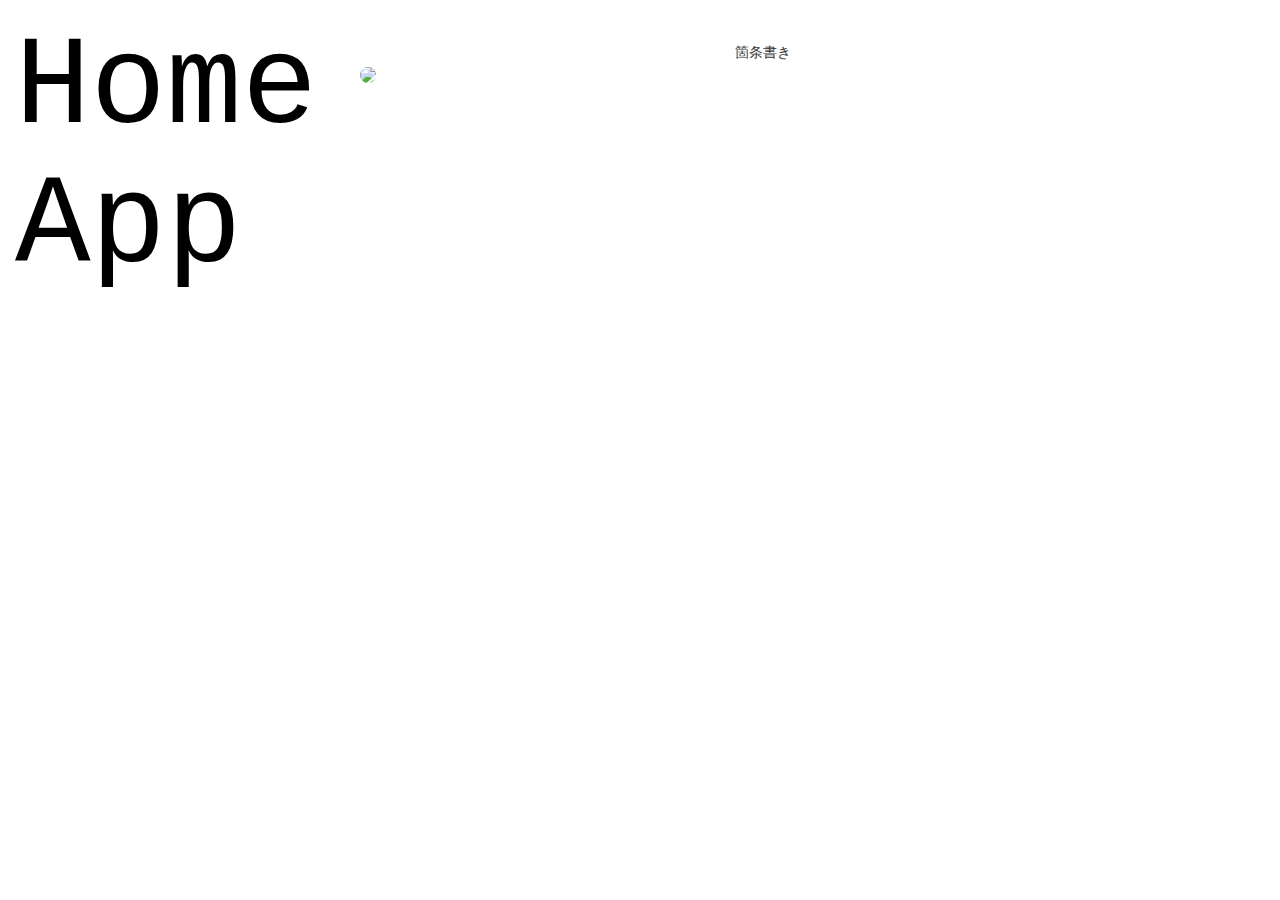
==== about.html @ 2fca999d "about first" ====
<!DOCTYPE html>
<html lang="ja">
  <head>
    <meta charset="utf-8">
    <meta http-equiv="X-UA-Compatible" content="IE=edge">
    <meta name="viewport" content="width=device-width, initial-scale=1">
    <title>KotaroKibe Portfolio</title>
    <!-- BootstrapのCSS読み込み -->
    <link rel="stylesheet" href="//maxcdn.bootstrapcdn.com/bootstrap/3.3.5/css/bootstrap.min.css">
    <!-- jQuery読み込み -->
    <script src="//ajax.googleapis.com/ajax/libs/jquery/1.11.3/jquery.min.js"></script>
    <!-- BootstrapのJS読み込み -->
    <script src="//maxcdn.bootstrapcdn.com/bootstrap/3.3.5/js/bootstrap.min.js"></script>
    
    <style>
     body {
         background-image: url(IMG_6304_Fotor.jpg);
         background-size: cover;
         background-repeat: no-repeat;
     }
     h1 a {
        font-size: 3.5em;
        font-family: "Courier New";
        color: black;
        text-align: left;
     }
     img {
         margin-top: 3em;
         border-radius: 100%;
         border: 25px solid white;
     }
     
     p {
         background-color: rgba(255,255,255,0.2);
         margin-top:3em;
     }
     .selected {
         color: white;
     }
     
     
 
        
    </style>
  
  </head>
   <body class="container-fluid">
       <div class="row A">
        <h1 class="col-md-3">
         <a href="index.html">Home</a>
         <a href="app.html">App</a>
         <a href="about.html" class="selected">About</a>
        </h1>
        
        <div class="col-md-9">
            <div class="row B">
                <div class="col-md-5">
                 <img src="IMG_7176.jpg"></img>
                </div>
                
                <div class="col-md-7">
                 <p>箇条書き</p>
                </div>
            </div>
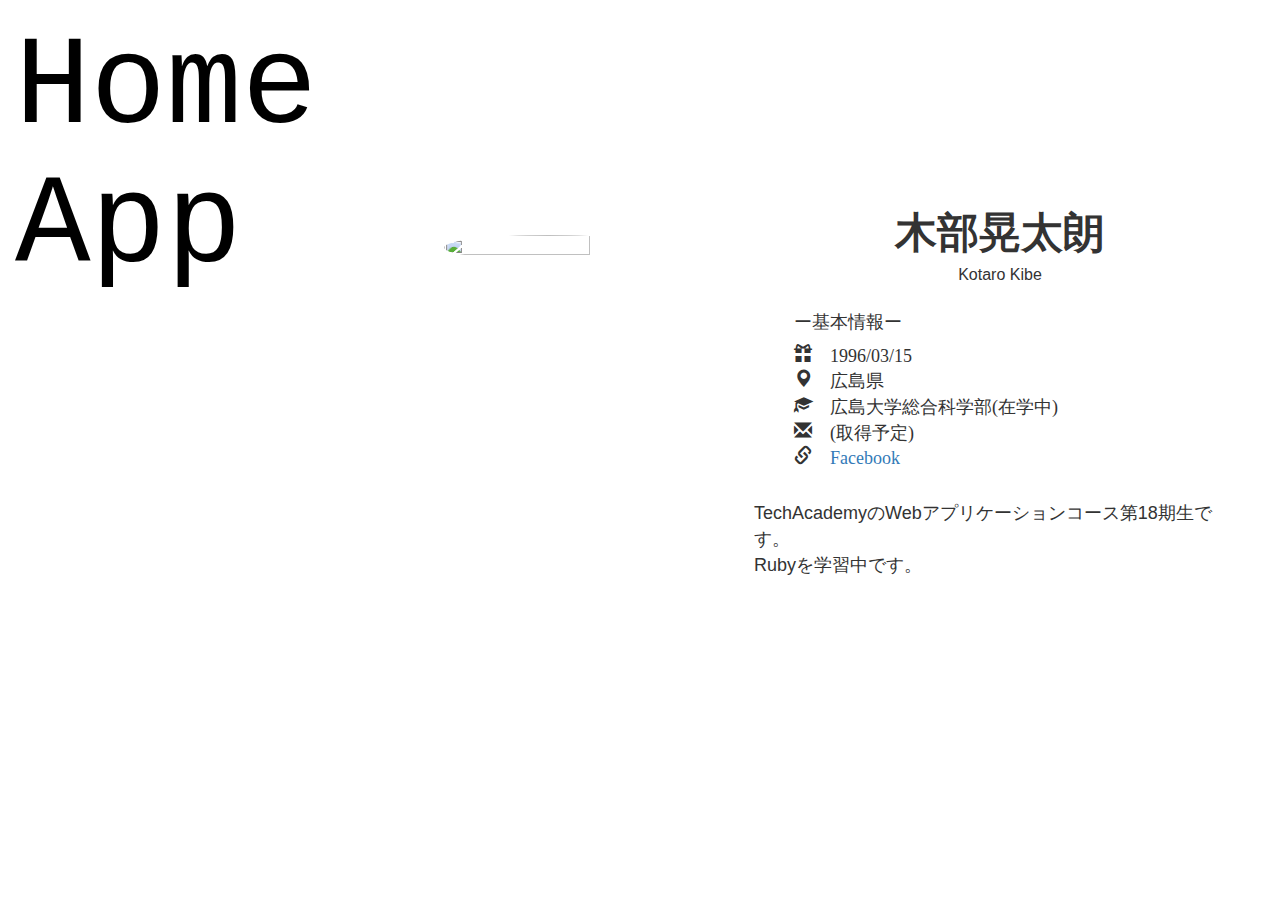
==== commit 5bb9fab4: "about pt.1" ====
--- a/about.html
+++ b/about.html
@@ -25,19 +25,41 @@
         text-align: left;
      }
      img {
-         margin-top: 3em;
+         margin-top: 15em;
+         margin-left: 6em;
          border-radius: 100%;
          border: 25px solid white;
+         width : 70%;
+         height: 70%;
+     }
+
+     h2 {
+         text-align: center;
+         font-weight: bold;
+         font-family: 游ゴシック体, 'Yu Gothic', YuGothic, 'ヒラギノ角ゴシック Pro', 'Hiragino Kaku Gothic Pro', メイリオ, Meiryo, Osaka, 'ＭＳ Ｐゴシック', 'MS PGothic', sans-serif;
+         margin-top: 5em;
+         font-size: 3em;
+     }
+     h3 {
+         color: rgb(#fff);
+         text-align: center;
+         font-size: Medium;
+         margin-top: 0px;
      }
      
-     p {
-         background-color: rgba(255,255,255,0.2);
-         margin-top:3em;
-     }
+     
      .selected {
          color: white;
      }
      
+     section, .section2 {
+         background-color: rgba(255,255,255,0.2);
+         margin:1em;
+         text-align: left;
+         font-size: large;
+         padding: 0px;
+         border: 1px solid transparent;
+     }
      
  
         
@@ -59,6 +81,21 @@
                 </div>
                 
                 <div class="col-md-7">
-                 <p>箇条書き</p>
+                 <h2>木部晃太朗</h2>
+                 <h3>Kotaro Kibe</h3>
+                 <section>
+                     <ul><h4>ー基本情報ー</h4>
+                      <li class="glyphicon glyphicon-gift"> 1996/03/15</li><br/>
+                      <li class="glyphicon glyphicon-map-marker"> 広島県</li><br/> 
+                      <li class="glyphicon glyphicon-education"> 広島大学総合科学部(在学中)</li><br/>
+                      <li class="glyphicon glyphicon-envelope"> (取得予定)</li><br/>
+                      <li class="glyphicon glyphicon-link"><a href="https://www.facebook.com/profile.php?id=100004671425904"> Facebook</a></li>
+                      </ul>
+                 </section>
+                 <section class="section2">
+                     <p>TechAcademyのWebアプリケーションコース第18期生です。<br/>
+                        Rubyを学習中です。
+                     </p>
+                 </section>
                 </div>
             </div>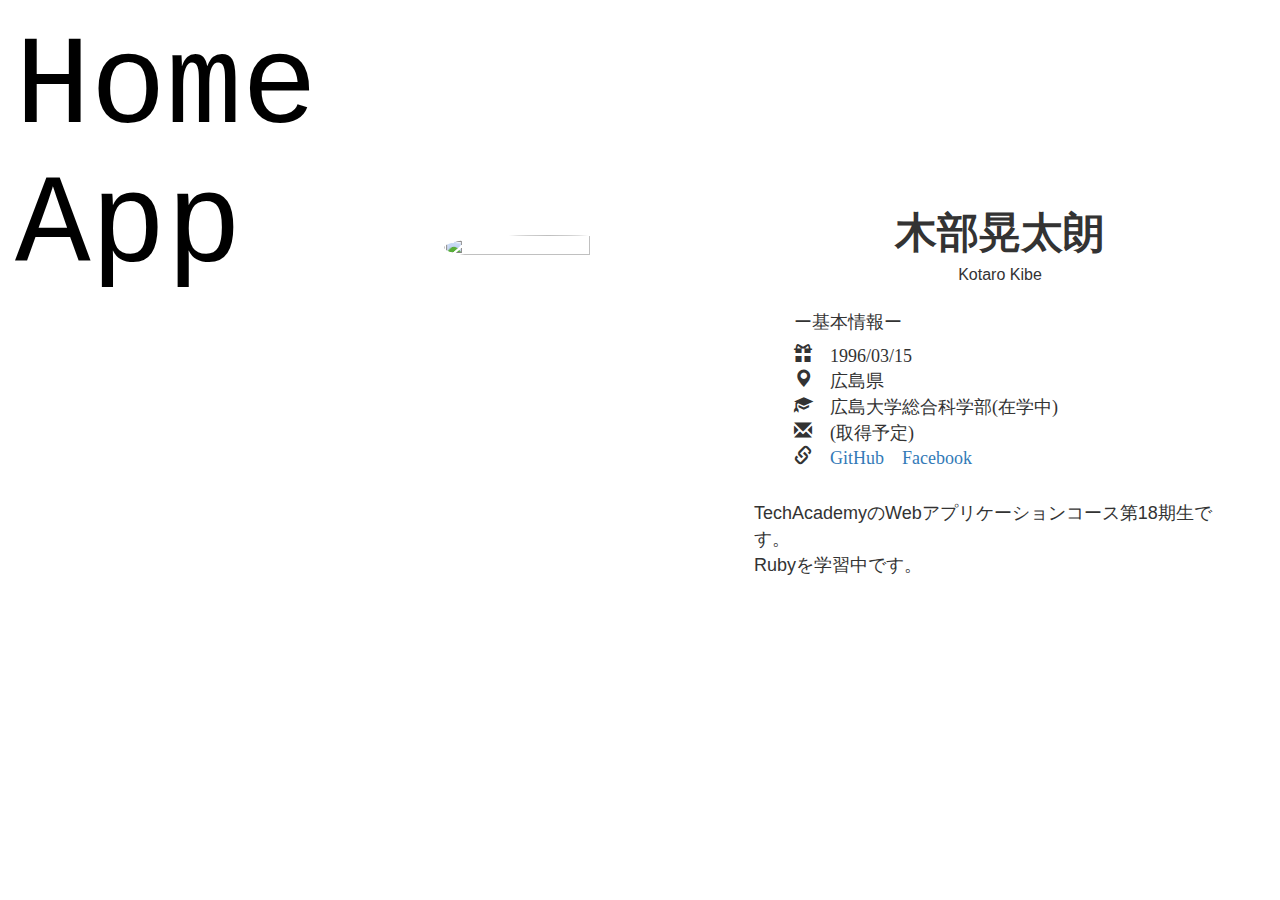
==== commit e17b9e00: "about pt1 modified" ====
--- a/about.html
+++ b/about.html
@@ -89,7 +89,7 @@
                       <li class="glyphicon glyphicon-map-marker"> 広島県</li><br/> 
                       <li class="glyphicon glyphicon-education"> 広島大学総合科学部(在学中)</li><br/>
                       <li class="glyphicon glyphicon-envelope"> (取得予定)</li><br/>
-                      <li class="glyphicon glyphicon-link"><a href="https://www.facebook.com/profile.php?id=100004671425904"> Facebook</a></li>
+                      <li class="glyphicon glyphicon-link"><a href="https://github.com/KotaroKibe"> GitHub</a><a href="https://www.facebook.com/profile.php?id=100004671425904"> Facebook</a></li>
                       </ul>
                  </section>
                  <section class="section2">
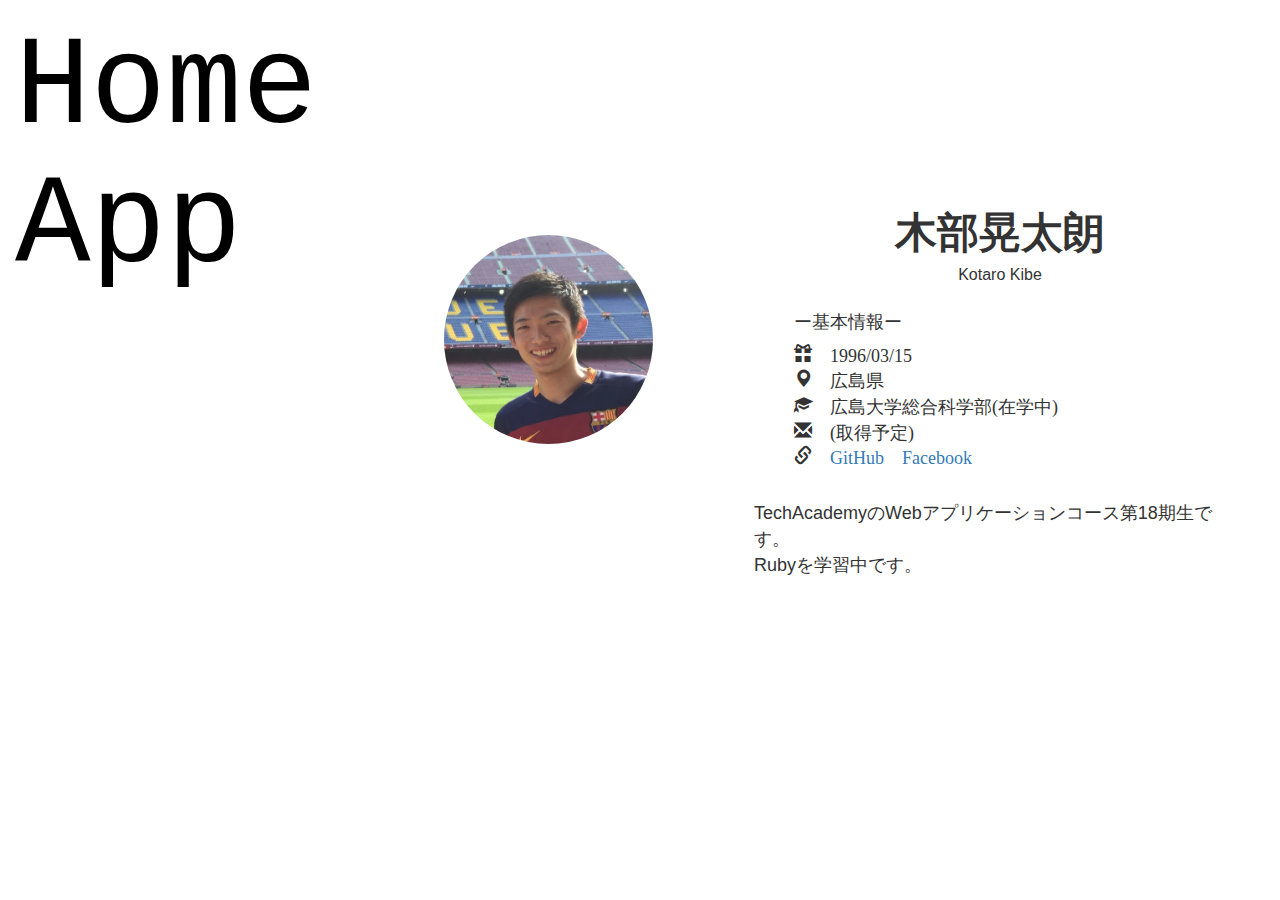
==== commit 81af221b: "3rd fix" ====
--- a/about.html
+++ b/about.html
@@ -4,7 +4,10 @@
     <meta charset="utf-8">
     <meta http-equiv="X-UA-Compatible" content="IE=edge">
     <meta name="viewport" content="width=device-width, initial-scale=1">
-    <title>KotaroKibe Portfolio</title>
+    <title>KotaroKibe | About</title>
+    <meta name="description" content="「WebAppTitle」を開発している木部晃太朗についてのページです。">
+    <meta name="keywords" content="木部晃太朗, (WebAppTitle), 広島大学, 総合科学部, Techacademy">
+    <meta name="author" content="KotaroKibe">
     <!-- BootstrapのCSS読み込み -->
     <link rel="stylesheet" href="//maxcdn.bootstrapcdn.com/bootstrap/3.3.5/css/bootstrap.min.css">
     <!-- jQuery読み込み -->
